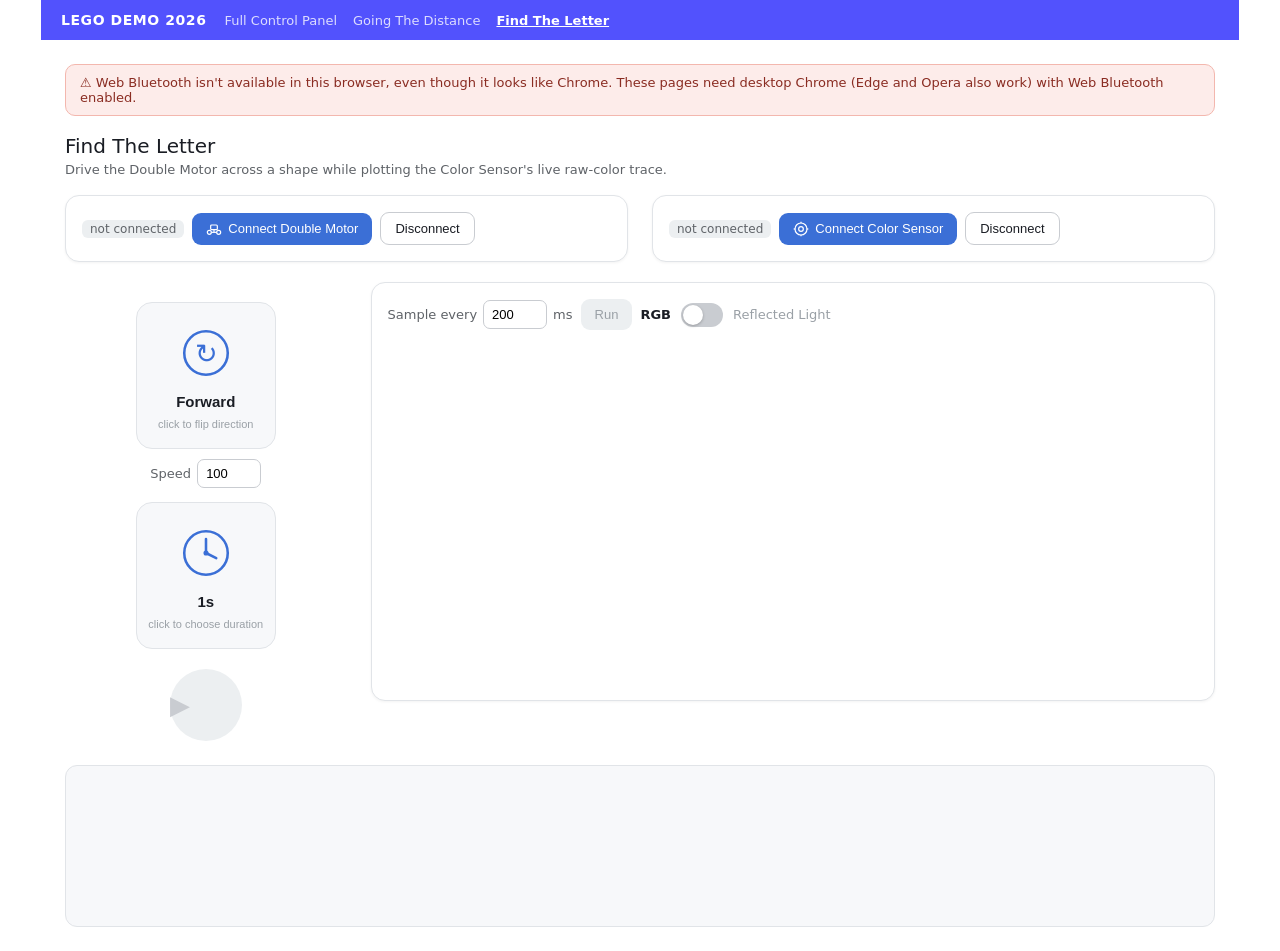
==== LEGOVisit/web/findTheLetter.html @ 7b9c91f4 "LEGOVisit: card-mode driving scripts + browser control pages for the demo - DriveFromController.py /" ====
<!doctype html>
<html>
<head>
<meta charset="utf-8">
<meta name="viewport" content="width=device-width, initial-scale=1">
<title>Find The Letter</title>

<!-- mini-coi: cross-origin isolation via a service worker, so Pyodide's
     stack-switching (what legoeducation needs to make Bluetooth calls look
     synchronous) works even from a plain static file server. -->
<script src="./mini-coi-fd.js" scope="./"></script>

<link rel="stylesheet" href="./header.css">

<link rel="stylesheet" href="https://pyscript.net/releases/2026.3.1/core.css">
<script type="module" src="https://pyscript.net/releases/2026.3.1/core.js"></script>

<!-- crossorigin is required here: this CDN sends Access-Control-Allow-Origin
     but no Cross-Origin-Resource-Policy header, and the page's cross-origin
     isolation (COEP: require-corp, from mini-coi above) blocks a cross-origin
     script load unless it's fetched in CORS mode. -->
<script src="https://cdn.plot.ly/plotly-2.35.2.min.js" crossorigin="anonymous"></script>

<style>
 :root { color-scheme: light; }
 body{font-family:-apple-system,system-ui,sans-serif;margin:0;padding:24px;
   background:#ffffff;color:#1a1d24;max-width:1150px;margin-inline:auto}
 h1{font-weight:500;font-size:20px;margin:0 0 4px}
 .sub{color:#5f6368;font-size:13px;margin-bottom:18px}
 .card{background:#ffffff;border:1px solid #e1e4e8;border-radius:14px;
   padding:16px;box-shadow:0 1px 3px rgba(0,0,0,.05);margin-bottom:20px}
 .status{font-size:12px;display:inline-block;padding:2px 8px;border-radius:6px}
 .status-off{background:#eceff1;color:#5f6368}
 .status-on{background:#e3f6ea;color:#1e8e3e}
 .row{display:flex;gap:8px;flex-wrap:wrap;align-items:center}
 button{font-size:13px;font-weight:500;padding:8px 14px;border:0;
   border-radius:9px;background:#3b6fd6;color:#fff;cursor:pointer;
   display:inline-flex;align-items:center;gap:6px}
 button:disabled{background:#eceff1;color:#9aa0a6;cursor:not-allowed}
 button.btn-outline{background:transparent;border:1px solid #c9ccd1;color:#1a1d24}
 button.btn-active{background:#279c58}
 .btn-icon{width:16px;height:16px;flex:none}

 /* vehicle controls (left, 1/4) and plot (right, 3/4), side by side */
 .row-50{display:grid;grid-template-columns:1fr 1fr;gap:24px}
 .two-col{display:grid;grid-template-columns:1fr 3fr;gap:24px;align-items:start}
 @media (max-width:640px){.row-50, .two-col{grid-template-columns:1fr}}

 /* the two driving pictures, motor above clock */
 .picker-stack{display:flex;flex-direction:column;align-items:center;gap:14px;margin:20px 0}
 .picture-wrap{position:relative;display:flex;flex-direction:column;align-items:center}
 .picture-btn{width:140px;padding:18px 10px;border:1px solid #e1e4e8;
   border-radius:16px;background:#f7f8fa;display:flex;flex-direction:column;
   align-items:center;gap:8px;color:#1a1d24}
 .picture-btn:hover{background:#eef0f3;border-color:#c9ccd1}
 .picture-btn svg{color:#3b6fd6;width:64px;height:64px}
 .picture-label{font-size:15px;font-weight:600}
 .picture-hint{font-size:11px;color:#9aa0a6}

 .popover{position:absolute;top:calc(100% + 8px);left:50%;
   transform:translateX(-50%);background:#fff;border:1px solid #e1e4e8;
   border-radius:12px;box-shadow:0 6px 18px rgba(0,0,0,.12);padding:10px;
   display:flex;flex-wrap:wrap;gap:6px;width:180px;z-index:10}
 .popover.hidden{display:none}
 .chip{background:#f7f8fa;color:#1a1d24;border:1px solid #e1e4e8;
   border-radius:8px;padding:6px 0;width:50px;font-size:13px;font-weight:500}
 .chip:hover{background:#eef0f3}
 #custom-duration{width:100%;margin-top:4px;padding:7px 9px;font-size:13px;
   border:1px solid #c9ccd1;border-radius:8px;box-sizing:border-box}
 #custom-duration.hidden{display:none}

 .run-row{display:flex;justify-content:center;margin-bottom:24px}
 #btn-run{width:72px;height:72px;border-radius:50%;background:#279c58;
   font-size:26px;padding:0;line-height:1}
 #btn-run:disabled{background:#eceff1;color:#c9ccd1}
 #btn-run.running{background:#9a6b00}

 .plot-label{font-size:13px;color:#5f6368;display:flex;align-items:center;gap:6px}
 .small-input{width:64px;padding:6px 8px;font-size:13px;
   border:1px solid #c9ccd1;border-radius:7px;box-sizing:border-box}
 /* plain text input -- deliberately not type=number, so there's no native
    up/down spinner */
 .speed-row{margin-top:10px}
 #color-plot{width:100%;height:340px;margin-top:14px}

 .switch-row{display:flex;align-items:center;gap:10px;font-size:13px;
   color:#9aa0a6;cursor:pointer;user-select:none}
 .switch-row span.active{color:#1a1d24;font-weight:600}
 #mode-track{width:42px;height:24px;background:#c9ccd1;border-radius:12px;
   position:relative;transition:background .15s;flex:none}
 #mode-track.on{background:#3b6fd6}
 #mode-track .switch-thumb{position:absolute;top:2px;left:2px;width:20px;
   height:20px;border-radius:50%;background:#fff;transition:transform .15s;
   box-shadow:0 1px 3px rgba(0,0,0,.25)}
 #mode-track.on .switch-thumb{transform:translateX(18px)}

 #log{background:#f7f8fa;border:1px solid #e1e4e8;border-radius:12px;
   padding:10px 12px;height:140px;overflow-y:auto;font-family:ui-monospace,Menlo,monospace;
   font-size:12px;line-height:1.6}
 .log-ok{color:#1e8e3e}
 .log-warn{color:#9a6b00}
 .log-err{color:#c0392b}
 .log-info{color:#5f6368}
</style>
</head>
<body>

<header id="site-header" class="site-header">
  <h1>LEGO DEMO 2026</h1>
  <nav>
    <a href="./index.html">Full Control Panel</a>
    <a href="./GoingTheDistance.html">Going The Distance</a>
    <a href="./findTheLetter.html" class="current">Find The Letter</a>
  </nav>
</header>

<div id="browser-warning" class="browser-warning hidden"></div>
<script>
(function () {
  var warn = document.getElementById('browser-warning');
  if (!('bluetooth' in navigator)) {
    var ua = navigator.userAgent;
    var looksChrome = /Chrome/.test(ua) && !/Edg\//.test(ua) && !/OPR\//.test(ua);
    warn.textContent = looksChrome
      ? "⚠ Web Bluetooth isn't available in this browser, even though it looks like Chrome. These pages need desktop Chrome (Edge and Opera also work) with Web Bluetooth enabled."
      : "⚠ This browser doesn't support Web Bluetooth. Open this page in Chrome (Edge and Opera also work) — Safari and Firefox can't run it.";
    warn.classList.remove('hidden');
  }
})();
</script>

<h1>Find The Letter</h1>
<div class="sub">Drive the Double Motor across a shape while plotting the Color Sensor's live raw-color trace.</div>

<div class="row-50">

  <div class="card">
    <div class="row">
      <div id="doublemotor-status" class="status status-off">not connected</div>
      <button id="btn-connect-doublemotor">
        <svg class="btn-icon" viewBox="0 0 24 24" fill="none" stroke="currentColor" stroke-width="1.8">
          <circle cx="5" cy="17" r="3"/><circle cx="19" cy="17" r="3"/>
          <line x1="8" y1="17" x2="16" y2="17"/>
          <rect x="7" y="6" width="10" height="7" rx="1.5"/>
          <line x1="12" y1="13" x2="12" y2="17"/>
        </svg>
        Connect Double Motor
      </button>
      <button id="btn-disconnect-doublemotor" class="btn-outline" disabled>Disconnect</button>
    </div>
  </div>

  <div class="card">
    <div class="row">
      <div id="colorsensor-status" class="status status-off">not connected</div>
      <button id="btn-connect-colorsensor">
        <svg class="btn-icon" viewBox="0 0 24 24" fill="none" stroke="currentColor" stroke-width="1.8">
          <circle cx="12" cy="12" r="9"/><circle cx="12" cy="12" r="3.5"/>
          <line x1="12" y1="1" x2="12" y2="3.5"/>
          <line x1="12" y1="20.5" x2="12" y2="23"/>
          <line x1="1" y1="12" x2="3.5" y2="12"/>
          <line x1="20.5" y1="12" x2="23" y2="12"/>
        </svg>
        Connect Color Sensor
      </button>
      <button id="btn-disconnect-colorsensor" class="btn-outline" disabled>Disconnect</button>
    </div>
  </div>

</div>

<div class="two-col">

  <div class="col">
    <div class="picker-stack">

      <div class="picture-wrap">
        <button id="motor-picture" class="picture-btn" type="button">
          <svg viewBox="0 0 100 100">
            <circle cx="50" cy="50" r="34" fill="none" stroke="currentColor" stroke-width="4"/>
            <text id="motor-arrow" x="50" y="51" text-anchor="middle" dominant-baseline="central"
                  font-size="42" fill="currentColor">↻</text>
          </svg>
          <div id="direction-label" class="picture-label">Forward</div>
          <div class="picture-hint">click to flip direction</div>
        </button>

        <!-- outside the button on purpose: an input nested inside it would
             also toggle direction on every click into the field, since
             clicks bubble up through the button. -->
        <label class="plot-label speed-row" for="speed-input">Speed
          <input id="speed-input" class="small-input" type="text" inputmode="numeric" value="100">
        </label>
      </div>

      <div class="picture-wrap">
        <button id="clock-picture" class="picture-btn" type="button">
          <svg viewBox="0 0 100 100">
            <circle cx="50" cy="50" r="34" fill="none" stroke="currentColor" stroke-width="4"/>
            <line x1="50" y1="50" x2="50" y2="28" stroke="currentColor" stroke-width="4" stroke-linecap="round"/>
            <line x1="50" y1="50" x2="66" y2="58" stroke="currentColor" stroke-width="4" stroke-linecap="round"/>
            <circle cx="50" cy="50" r="4" fill="currentColor"/>
          </svg>
          <div id="duration-label" class="picture-label">1s</div>
          <div class="picture-hint">click to choose duration</div>
        </button>

        <div id="duration-popover" class="popover hidden">
          <button class="chip" data-value="1">1s</button>
          <button class="chip" data-value="2">2s</button>
          <button class="chip" data-value="3">3s</button>
          <button class="chip" data-value="4">4s</button>
          <button class="chip" data-value="5">5s</button>
          <button class="chip" data-value="custom">?</button>
          <input id="custom-duration" class="hidden" type="text" inputmode="decimal"
                 placeholder="seconds, e.g. 2.5">
        </div>
      </div>

    </div>

    <div class="run-row">
      <button id="btn-run" disabled title="Drive">▶</button>
    </div>
  </div>

  <div class="col">
    <div class="card">
      <div class="row">
        <label class="plot-label" for="sample-interval">Sample every
          <input id="sample-interval" class="small-input" type="text" inputmode="decimal" value="200"> ms
        </label>
        <button id="btn-plot-run" disabled>Run</button>
        <div id="mode-switch-row" class="switch-row">
          <span id="mode-label-rgb" class="active">RGB</span>
          <span id="mode-track"><span class="switch-thumb"></span></span>
          <span id="mode-label-reflection">Reflected Light</span>
        </div>
      </div>
      <div id="color-plot"></div>
    </div>
  </div>

</div>

<div id="log"></div>

<script type="py" src="./find_the_letter.py" config="./pyscript.json"></script>

</body>
</html>
---- LEGOVisit/web/header.css ----
/* Shared header for every page in this folder -- same blue-while-loading,
   green-once-ready colors as the original LEGO Education Pyodide demo's own
   status bar (edanahy.github.io/pythonbetademos/betasite/, styles/status-bar.css:
   #5252fd loading, #00a843 ready). Here it doubles as the page's title bar
   and cross-page nav, so unlike that demo it stays full height rather than
   collapsing to a thin strip once ready.

   Each page includes this stylesheet and repeats the small header markup
   itself (see index.html for the block to copy) -- these are standalone
   pages with no shared templating, so the markup lives in each file and
   only the CSS is shared. */

.site-header{background:#5252fd;color:#fff;padding:12px 20px;
  display:flex;align-items:center;gap:18px;flex-wrap:wrap;
  transition:background .6s ease;margin:-24px -24px 24px -24px}
.site-header.ready{background:#00a843}
.site-header h1{font-size:14px;font-weight:700;margin:0;
  letter-spacing:.04em;white-space:nowrap}
.site-header nav{display:flex;gap:16px;flex-wrap:wrap}
.site-header nav a{color:#fff;text-decoration:none;font-size:13px;opacity:.8}
.site-header nav a:hover{opacity:1;text-decoration:underline}
.site-header nav a.current{opacity:1;font-weight:600;text-decoration:underline}

.browser-warning{background:#fdecea;color:#8a2c22;border:1px solid #f3b7ae;
  border-radius:10px;padding:10px 14px;font-size:13px;margin-bottom:18px}
.browser-warning.hidden{display:none}
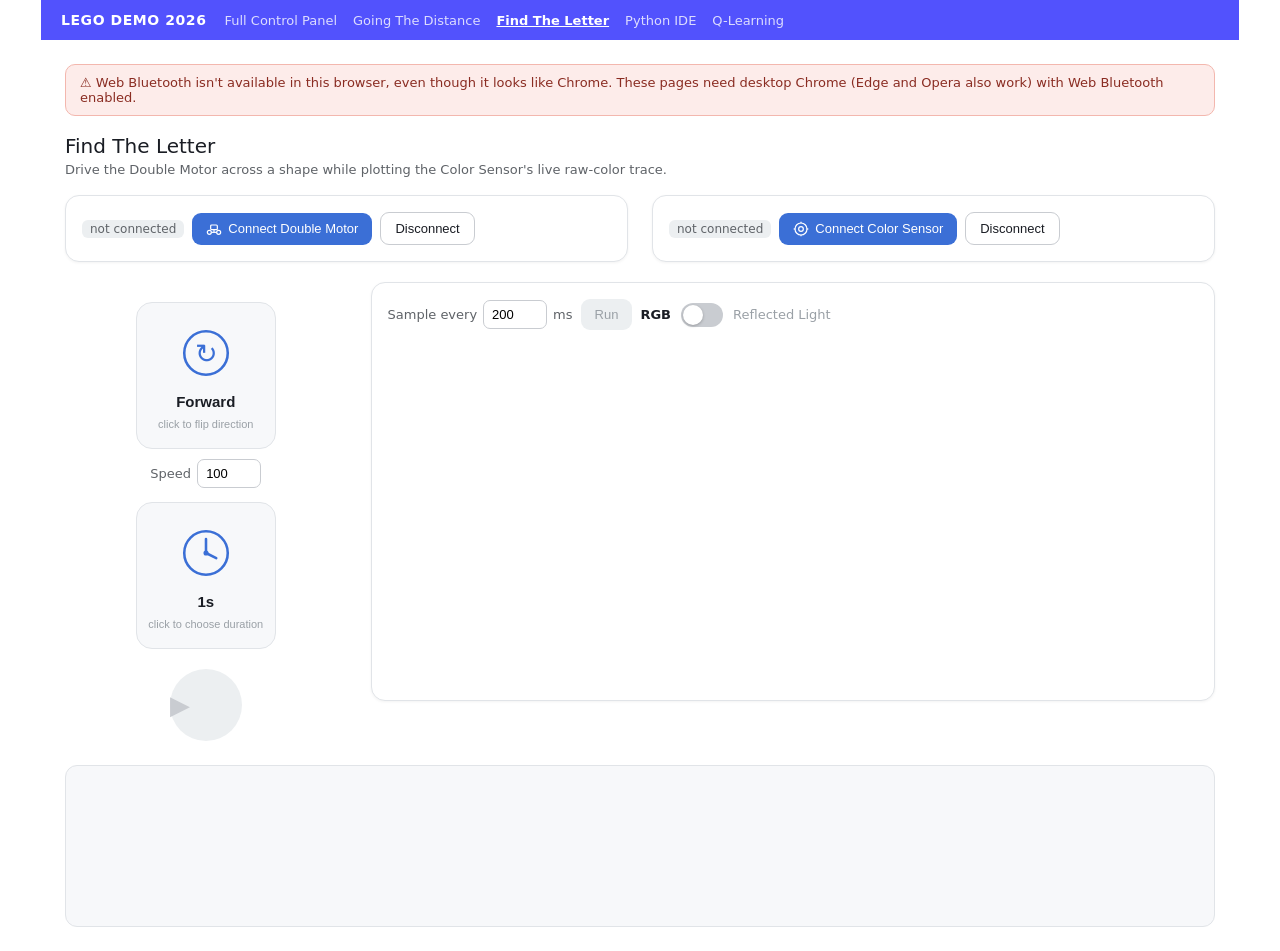
==== commit e2737e03: "LEGOVisit web: Python IDE page, GitHub demo fetch, Q-Learning activity page - PythonIDE.html + main_" ====
--- a/LEGOVisit/web/findTheLetter.html
+++ b/LEGOVisit/web/findTheLetter.html
@@ -111,6 +111,8 @@
     <a href="./index.html">Full Control Panel</a>
     <a href="./GoingTheDistance.html">Going The Distance</a>
     <a href="./findTheLetter.html" class="current">Find The Letter</a>
+    <a href="./PythonIDE.html">Python IDE</a>
+    <a href="./QLearn-NewActivities-PyScript/index.html">Q-Learning</a>
   </nav>
 </header>
 
